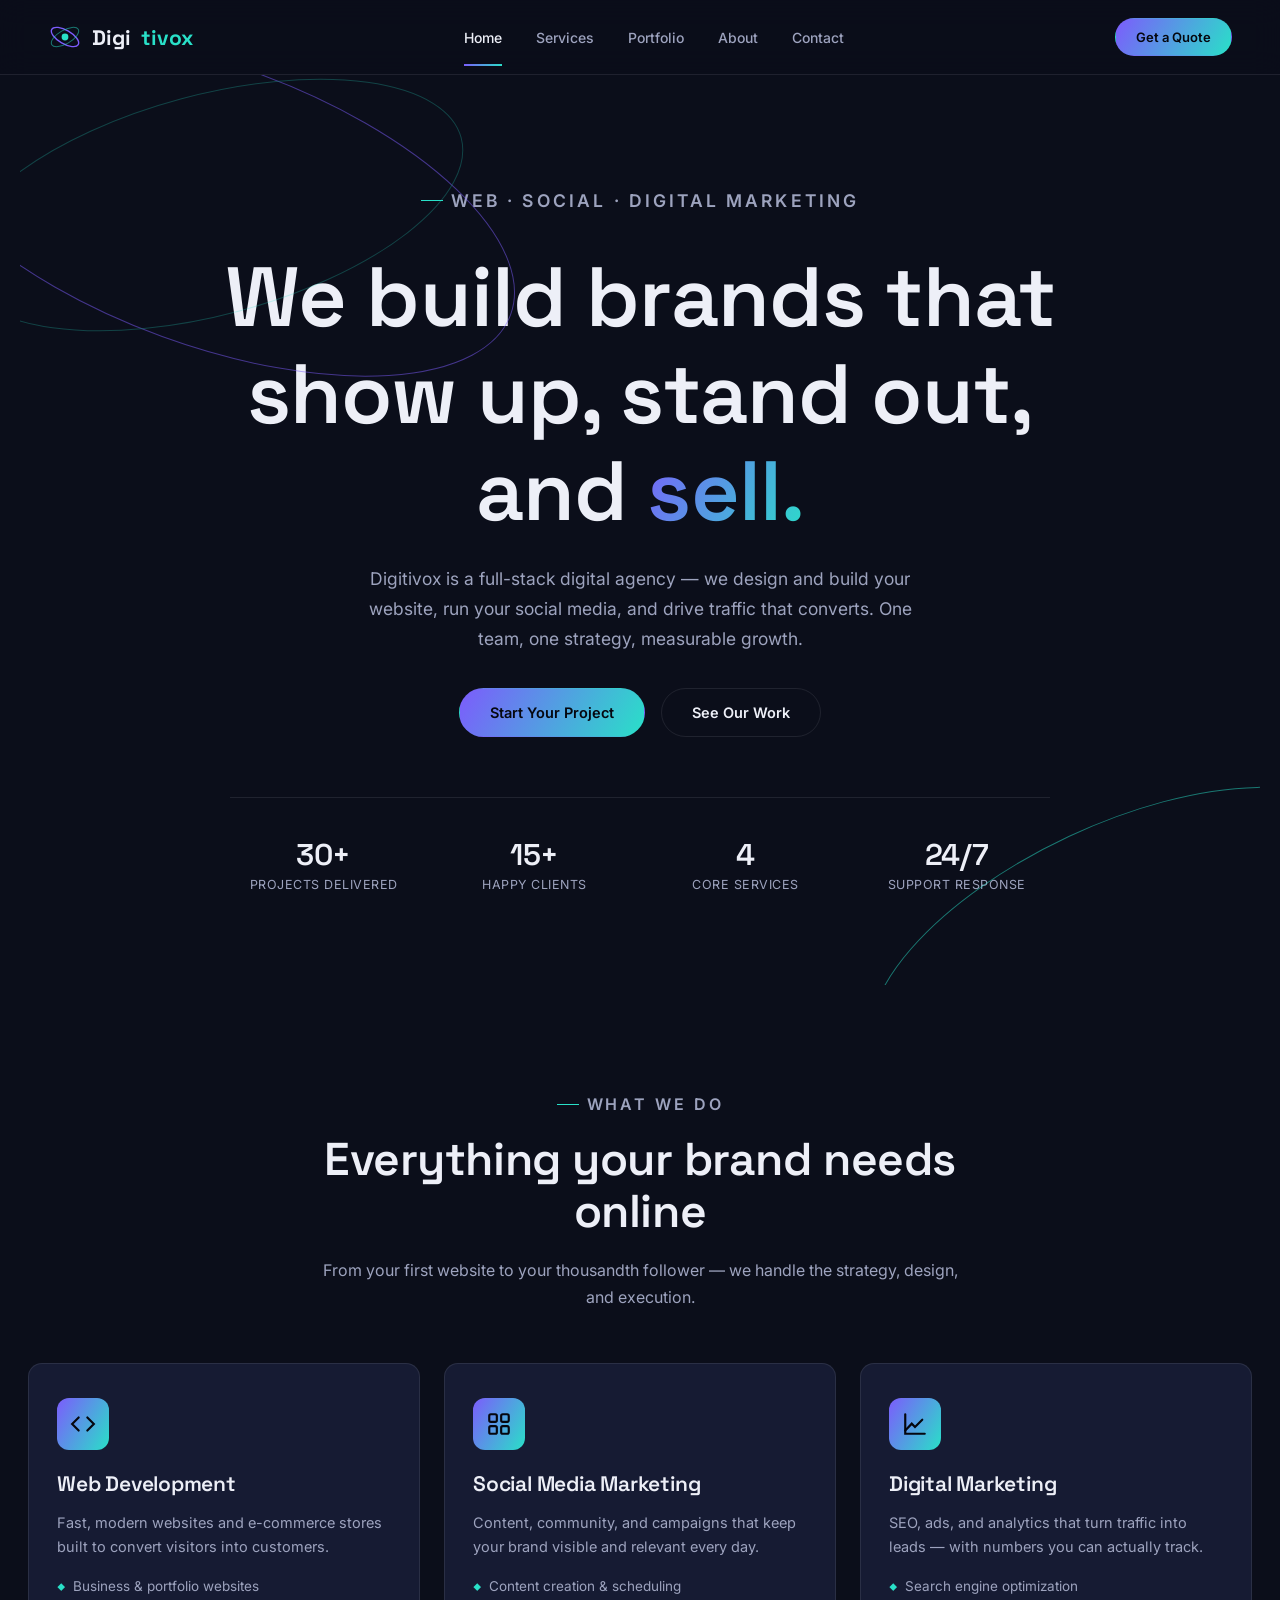
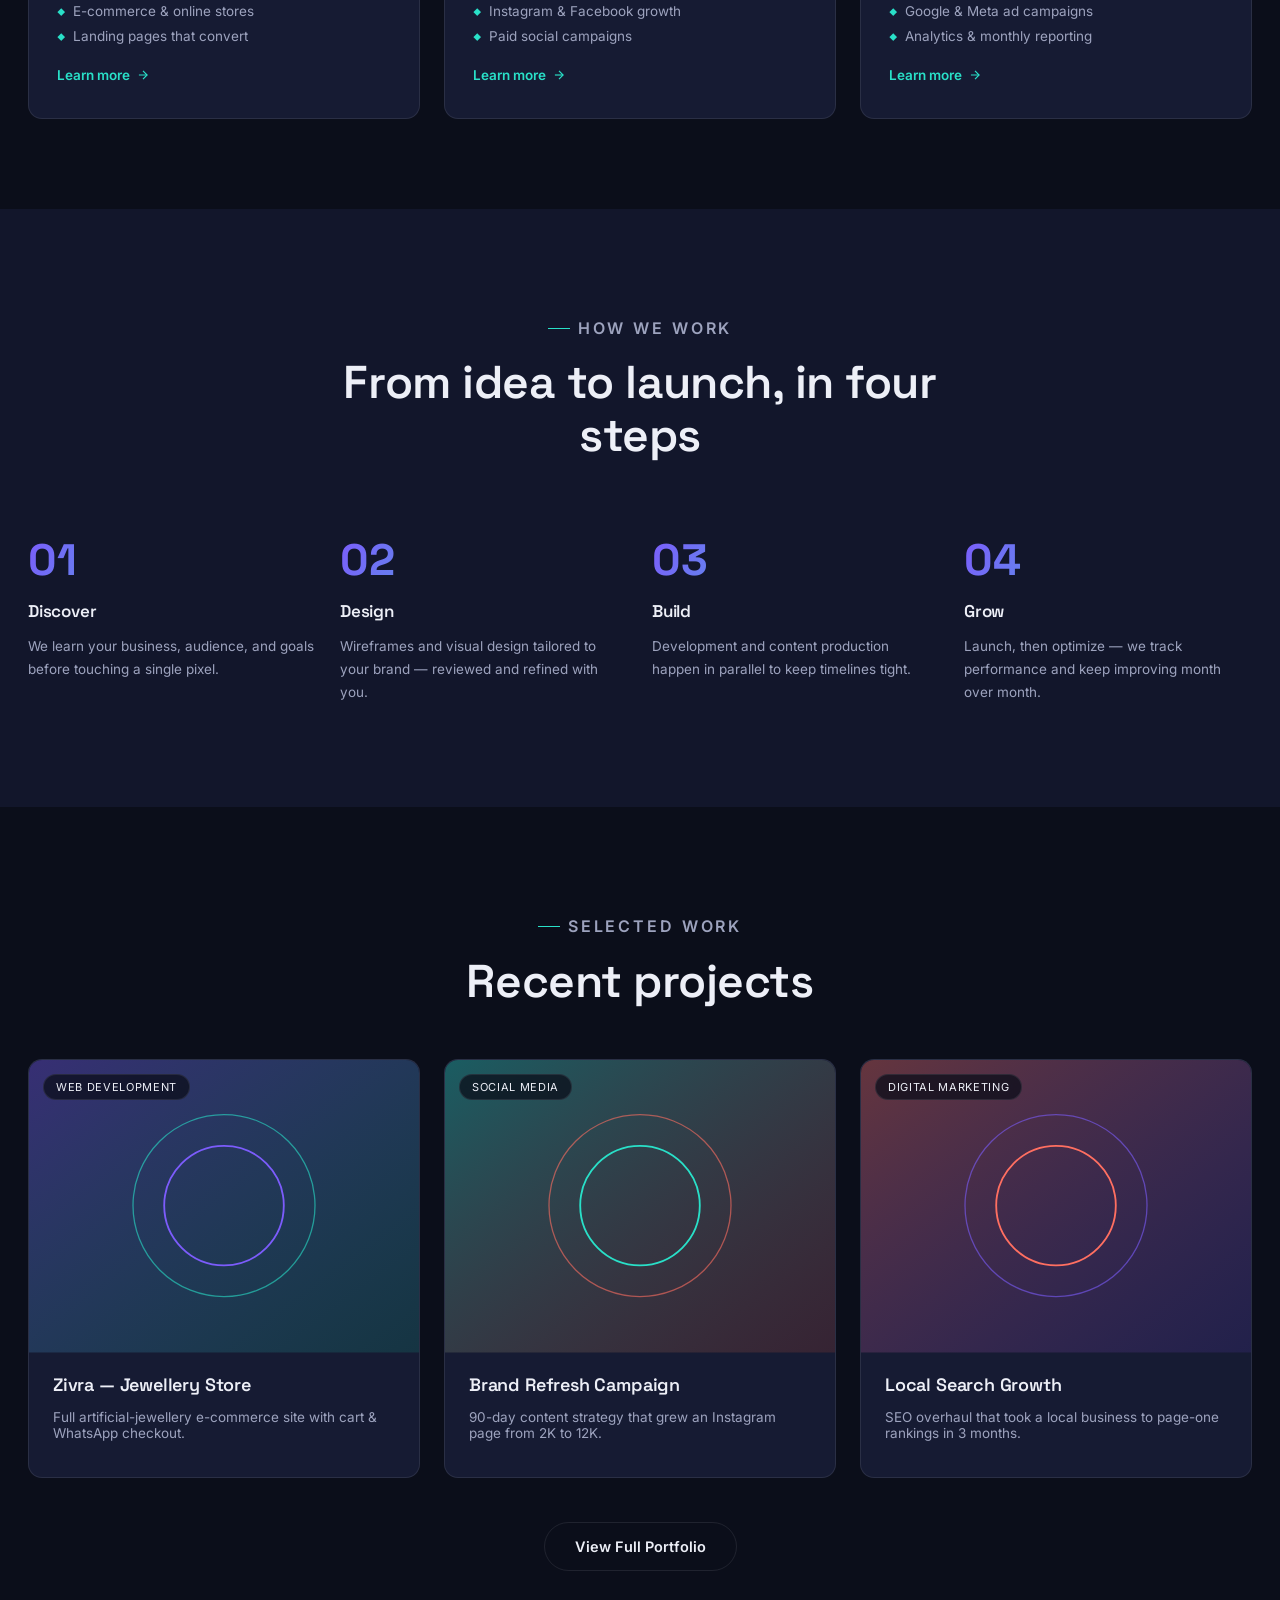
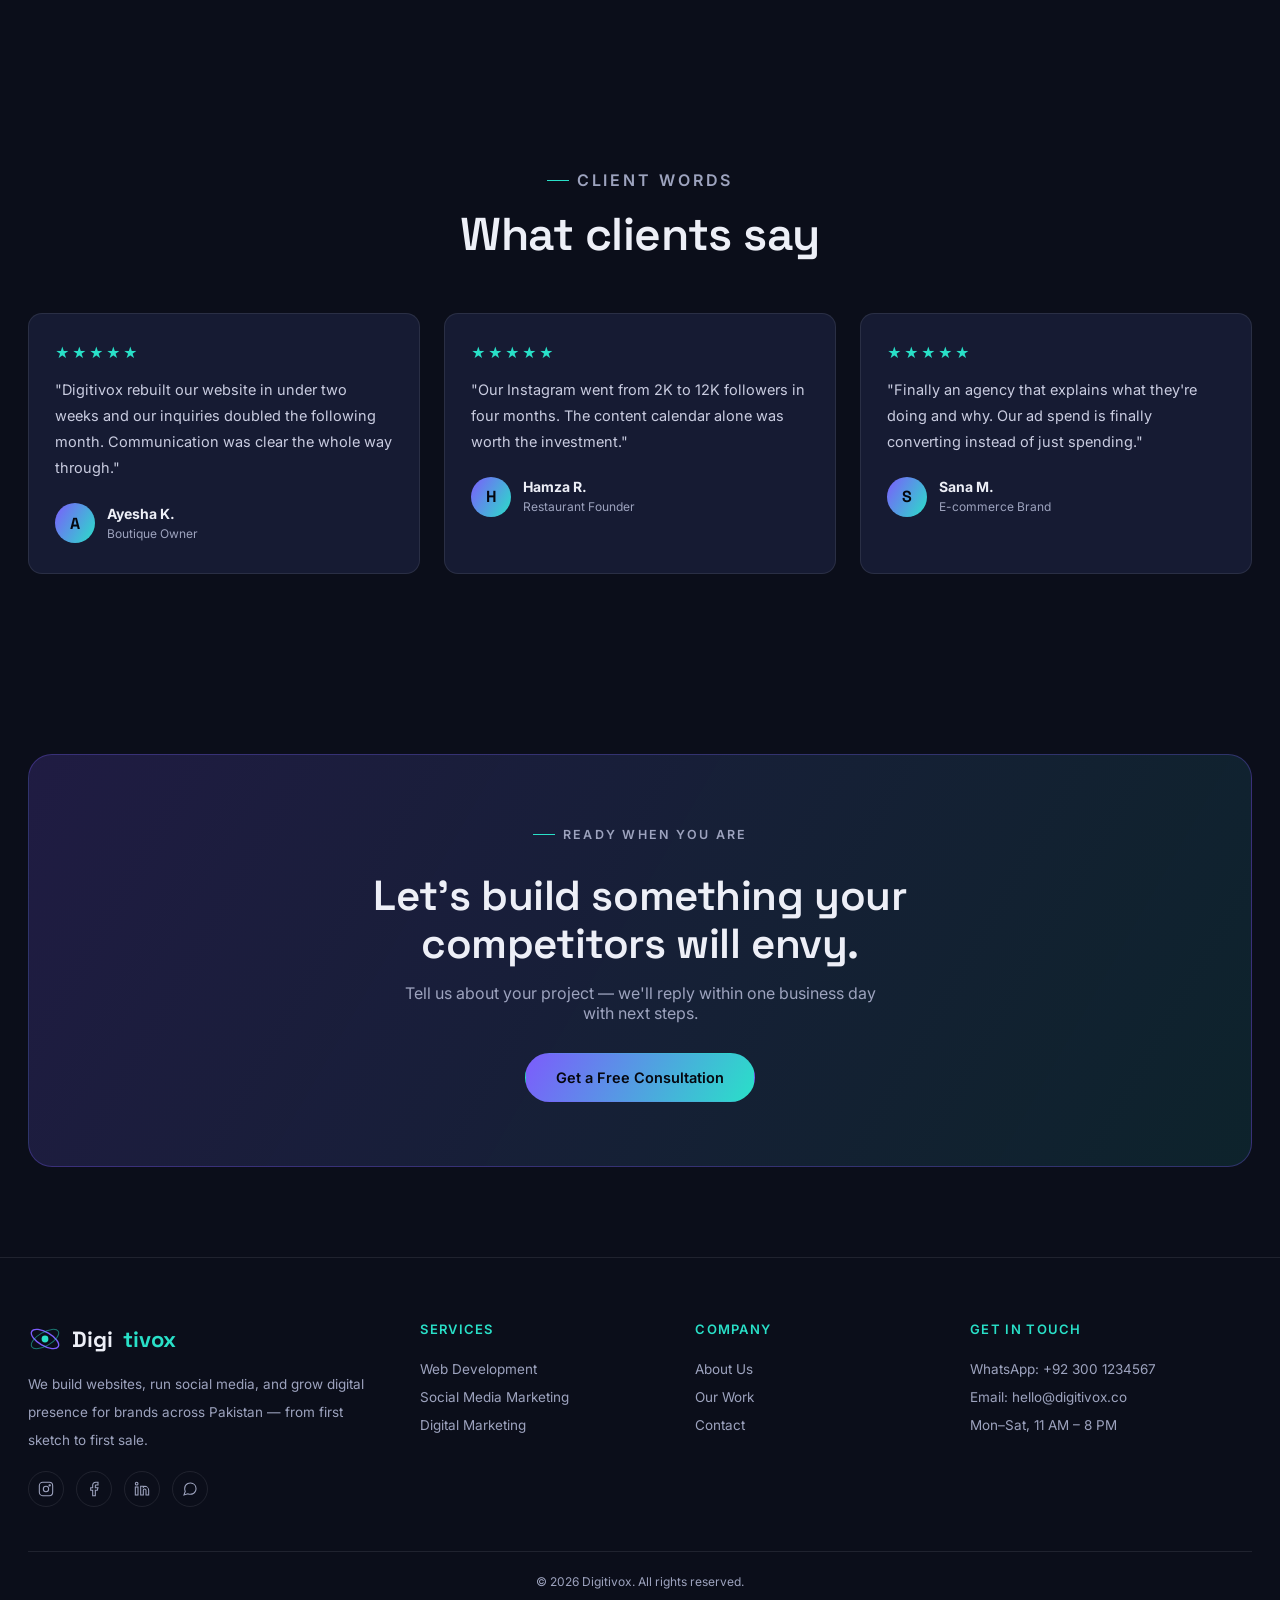
==== index.html @ 8778f1c1 "Add files via upload" ====
<!DOCTYPE html>
<html lang="en">
<head>
<meta charset="UTF-8">
<meta name="viewport" content="width=device-width, initial-scale=1.0">
<title>Digitivox — Web Development, Social & Digital Marketing Agency</title>
<meta name="description" content="Digitivox builds websites and runs social media & digital marketing campaigns that grow your brand. Based in Pakistan, working worldwide.">
<link rel="stylesheet" href="css/style.css">
</head>
<body>

<header class="site-header">
  <div class="header-inner">
    <a href="index.html" class="logo">
      <span class="orbit-mark"><svg viewBox="0 0 40 40" fill="none">
        <circle cx="20" cy="20" r="4" fill="#29E0C8"/>
        <ellipse cx="20" cy="20" rx="18" ry="8" stroke="#7C5CFC" stroke-width="1.6" transform="rotate(30 20 20)"/>
        <ellipse cx="20" cy="20" rx="18" ry="8" stroke="#29E0C8" stroke-width="1.2" opacity="0.5" transform="rotate(-30 20 20)"/>
      </svg></span>
      Digi<span>tivox</span>
    </a>
    <button class="menu-toggle" aria-label="Toggle menu"><span></span><span></span><span></span></button>
    <nav class="main-nav">
      <ul>
        <li><a href="index.html" class="active">Home</a></li>
        <li><a href="services.html">Services</a></li>
        <li><a href="portfolio.html">Portfolio</a></li>
        <li><a href="about.html">About</a></li>
        <li><a href="contact.html">Contact</a></li>
      </ul>
    </nav>
    <a href="contact.html" class="btn btn-primary btn-sm">Get a Quote</a>
  </div>
</header>

<section class="hero">
  <div class="bg-orbits">
    <svg width="700" height="700" viewBox="0 0 700 700" style="top:-220px;left:-160px;">
      <ellipse cx="350" cy="350" rx="320" ry="140" stroke="#7C5CFC" stroke-width="1" fill="none" transform="rotate(20 350 350)"/>
      <ellipse cx="350" cy="350" rx="260" ry="110" stroke="#29E0C8" stroke-width="1" fill="none" opacity="0.5" transform="rotate(-15 350 350)"/>
    </svg>
    <svg width="600" height="600" viewBox="0 0 600 600" style="bottom:-260px;right:-160px;">
      <ellipse cx="300" cy="300" rx="270" ry="120" stroke="#29E0C8" stroke-width="1" fill="none" transform="rotate(-25 300 300)"/>
    </svg>
  </div>
  <p class="eyebrow" style="justify-content:center;">Web · Social · Digital Marketing</p>
  <h1>We build brands that show up, stand out, and <span class="gradient-text">sell.</span></h1>
  <p>Digitivox is a full-stack digital agency — we design and build your website, run your social media, and drive traffic that converts. One team, one strategy, measurable growth.</p>
  <div class="hero-cta">
    <a href="contact.html" class="btn btn-primary">Start Your Project</a>
    <a href="portfolio.html" class="btn btn-outline">See Our Work</a>
  </div>
  <div class="hero-stats">
    <div><h3>30+</h3><p>Projects Delivered</p></div>
    <div><h3>15+</h3><p>Happy Clients</p></div>
    <div><h3>4</h3><p>Core Services</p></div>
    <div><h3>24/7</h3><p>Support Response</p></div>
  </div>
</section>

<section class="section" id="services">
  <div class="section-head">
    <p class="eyebrow" style="justify-content:center;">What We Do</p>
    <h2>Everything your brand needs online</h2>
    <p>From your first website to your thousandth follower — we handle the strategy, design, and execution.</p>
  </div>
  <div class="services-grid">
    <article class="service-card">
      <div class="service-icon"><svg viewBox="0 0 24 24" fill="none" stroke-width="2" stroke-linecap="round"><polyline points="16 18 22 12 16 6"/><polyline points="8 6 2 12 8 18"/></svg></div>
      <h3>Web Development</h3>
      <p>Fast, modern websites and e-commerce stores built to convert visitors into customers.</p>
      <ul>
        <li>Business & portfolio websites</li>
        <li>E-commerce & online stores</li>
        <li>Landing pages that convert</li>
      </ul>
      <a href="services.html#web-dev" class="service-link">Learn more <svg viewBox="0 0 24 24" fill="none" stroke="currentColor" stroke-width="2"><line x1="5" y1="12" x2="19" y2="12"/><polyline points="12 5 19 12 12 19"/></svg></a>
    </article>
    <article class="service-card">
      <div class="service-icon"><svg viewBox="0 0 24 24" fill="none" stroke-width="2" stroke-linecap="round"><rect x="3" y="3" width="7" height="7" rx="1.5"/><rect x="14" y="3" width="7" height="7" rx="1.5"/><rect x="3" y="14" width="7" height="7" rx="1.5"/><rect x="14" y="14" width="7" height="7" rx="1.5"/></svg></div>
      <h3>Social Media Marketing</h3>
      <p>Content, community, and campaigns that keep your brand visible and relevant every day.</p>
      <ul>
        <li>Content creation & scheduling</li>
        <li>Instagram & Facebook growth</li>
        <li>Paid social campaigns</li>
      </ul>
      <a href="services.html#social-media" class="service-link">Learn more <svg viewBox="0 0 24 24" fill="none" stroke="currentColor" stroke-width="2"><line x1="5" y1="12" x2="19" y2="12"/><polyline points="12 5 19 12 12 19"/></svg></a>
    </article>
    <article class="service-card">
      <div class="service-icon"><svg viewBox="0 0 24 24" fill="none" stroke-width="2" stroke-linecap="round"><path d="M3 3v18h18"/><path d="M18.7 8 12 14.7l-3-3L3 18"/></svg></div>
      <h3>Digital Marketing</h3>
      <p>SEO, ads, and analytics that turn traffic into leads — with numbers you can actually track.</p>
      <ul>
        <li>Search engine optimization</li>
        <li>Google & Meta ad campaigns</li>
        <li>Analytics & monthly reporting</li>
      </ul>
      <a href="services.html#digital-marketing" class="service-link">Learn more <svg viewBox="0 0 24 24" fill="none" stroke="currentColor" stroke-width="2"><line x1="5" y1="12" x2="19" y2="12"/><polyline points="12 5 19 12 12 19"/></svg></a>
    </article>
  </div>
</section>

<section class="section" style="background:var(--bg-elevated);">
  <div class="section-head">
    <p class="eyebrow" style="justify-content:center;">How We Work</p>
    <h2>From idea to launch, in four steps</h2>
  </div>
  <div class="process-row">
    <div class="process-step"><span class="process-num">01</span><h4>Discover</h4><p>We learn your business, audience, and goals before touching a single pixel.</p></div>
    <div class="process-step"><span class="process-num">02</span><h4>Design</h4><p>Wireframes and visual design tailored to your brand — reviewed and refined with you.</p></div>
    <div class="process-step"><span class="process-num">03</span><h4>Build</h4><p>Development and content production happen in parallel to keep timelines tight.</p></div>
    <div class="process-step"><span class="process-num">04</span><h4>Grow</h4><p>Launch, then optimize — we track performance and keep improving month over month.</p></div>
  </div>
</section>

<section class="section">
  <div class="section-head">
    <p class="eyebrow" style="justify-content:center;">Selected Work</p>
    <h2>Recent projects</h2>
  </div>
  <div class="work-grid" id="workPreview"></div>
  <div style="text-align:center;margin-top:44px;">
    <a href="portfolio.html" class="btn btn-outline">View Full Portfolio</a>
  </div>
</section>

<section class="section">
  <div class="section-head">
    <p class="eyebrow" style="justify-content:center;">Client Words</p>
    <h2>What clients say</h2>
  </div>
  <div class="testi-grid">
    <div class="testi-card">
      <div class="testi-stars">★★★★★</div>
      <p>"Digitivox rebuilt our website in under two weeks and our inquiries doubled the following month. Communication was clear the whole way through."</p>
      <div class="testi-person"><div class="testi-avatar">A</div><div><h5>Ayesha K.</h5><span>Boutique Owner</span></div></div>
    </div>
    <div class="testi-card">
      <div class="testi-stars">★★★★★</div>
      <p>"Our Instagram went from 2K to 12K followers in four months. The content calendar alone was worth the investment."</p>
      <div class="testi-person"><div class="testi-avatar">H</div><div><h5>Hamza R.</h5><span>Restaurant Founder</span></div></div>
    </div>
    <div class="testi-card">
      <div class="testi-stars">★★★★★</div>
      <p>"Finally an agency that explains what they're doing and why. Our ad spend is finally converting instead of just spending."</p>
      <div class="testi-person"><div class="testi-avatar">S</div><div><h5>Sana M.</h5><span>E-commerce Brand</span></div></div>
    </div>
  </div>
</section>

<section class="section">
  <div class="cta-banner">
    <p class="eyebrow" style="justify-content:center;">Ready When You Are</p>
    <h2>Let's build something your competitors will envy.</h2>
    <p>Tell us about your project — we'll reply within one business day with next steps.</p>
    <a href="contact.html" class="btn btn-primary">Get a Free Consultation</a>
  </div>
</section>

<footer class="site-footer" id="footer"></footer>

<script src="js/main.js"></script>
<script>
  const featured = [
    { title: "Zivra — Jewellery Store", tag: "Web Development", desc: "Full artificial-jewellery e-commerce site with cart & WhatsApp checkout.", c1: "#7C5CFC", c2: "#29E0C8" },
    { title: "Brand Refresh Campaign", tag: "Social Media", desc: "90-day content strategy that grew an Instagram page from 2K to 12K.", c1: "#29E0C8", c2: "#FF6F61" },
    { title: "Local Search Growth", tag: "Digital Marketing", desc: "SEO overhaul that took a local business to page-one rankings in 3 months.", c1: "#FF6F61", c2: "#7C5CFC" },
  ];
  document.getElementById("workPreview").innerHTML = featured.map(w => `
    <article class="work-card">
      <div class="work-media">
        <span class="work-tag">${w.tag}</span>
        <svg viewBox="0 0 300 225" preserveAspectRatio="xMidYMid slice">
          <defs><linearGradient id="g-${w.title.replace(/\s/g,'')}" x1="0" y1="0" x2="1" y2="1">
            <stop offset="0" stop-color="${w.c1}" stop-opacity="0.35"/><stop offset="1" stop-color="${w.c2}" stop-opacity="0.15"/>
          </linearGradient></defs>
          <rect width="300" height="225" fill="#12162B"/>
          <rect width="300" height="225" fill="url(#g-${w.title.replace(/\s/g,'')})"/>
          <circle cx="150" cy="112" r="46" fill="none" stroke="${w.c1}" stroke-width="1.4"/>
          <circle cx="150" cy="112" r="70" fill="none" stroke="${w.c2}" stroke-width="1" opacity="0.6"/>
        </svg>
      </div>
      <div class="work-body"><h3>${w.title}</h3><p>${w.desc}</p></div>
    </article>
  `).join("");
</script>
</body>
</html>
---- css/style.css ----
/* ==========================================================================
   DIGITIVOX — Digital Agency Stylesheet
   Design tokens in :root control the whole theme.
   ========================================================================== */

@import url('https://fonts.googleapis.com/css2?family=Space+Grotesk:wght@400;500;600;700&family=Inter:wght@300;400;500;600&display=swap');

:root {
  /* Color */
  --bg:          #0B0E1A;
  --bg-elevated: #12162B;
  --bg-card:     #161B33;
  --line:        rgba(237,239,247,0.09);
  --text:        #EDEFF7;
  --text-dim:    #9DA3BE;
  --violet:      #7C5CFC;
  --violet-dim:  #5B45B8;
  --cyan:        #29E0C8;
  --coral:       #FF6F61;
  --gradient:    linear-gradient(120deg, var(--violet), var(--cyan));

  /* Type */
  --font-display: 'Space Grotesk', sans-serif;
  --font-body: 'Inter', sans-serif;

  /* Layout */
  --max-w: 1240px;
  --radius: 14px;
  --shadow: 0 24px 60px -24px rgba(124,92,252,0.35);
}

* { box-sizing: border-box; }
html { scroll-behavior: smooth; }
body {
  margin: 0;
  background: var(--bg);
  color: var(--text);
  font-family: var(--font-body);
  -webkit-font-smoothing: antialiased;
  overflow-x: hidden;
}
img { max-width: 100%; display: block; }
a { color: inherit; text-decoration: none; }
ul { list-style: none; margin: 0; padding: 0; }
button { font-family: inherit; cursor: pointer; }
h1, h2, h3, h4 {
  font-family: var(--font-display);
  font-weight: 600;
  margin: 0 0 .4em;
  line-height: 1.15;
  letter-spacing: -0.01em;
}
.container { max-width: var(--max-w); margin: 0 auto; padding: 0 28px; }
.eyebrow {
  display: inline-flex; align-items: center; gap: 8px;
  font-size: 12.5px; letter-spacing: .18em; text-transform: uppercase;
  color: var(--cyan); font-weight: 600; margin-bottom: 14px;
}
.eyebrow::before {
  content: ""; width: 22px; height: 1px; background: var(--cyan);
}
.gradient-text {
  background: var(--gradient);
  -webkit-background-clip: text;
  background-clip: text;
  color: transparent;
}
:focus-visible { outline: 2px solid var(--cyan); outline-offset: 3px; }

/* -------------------------------------------------------------- */
/* Signature motif: orbit rings                                    */
/* -------------------------------------------------------------- */
.orbit-mark {
  position: relative;
  width: 34px; height: 34px;
  flex-shrink: 0;
}
.orbit-mark svg { width: 100%; height: 100%; animation: spin 14s linear infinite; }
@keyframes spin { to { transform: rotate(360deg); } }
@media (prefers-reduced-motion: reduce) { .orbit-mark svg { animation: none; } }

.bg-orbits {
  position: absolute; inset: 0; overflow: hidden; pointer-events: none; z-index: 0;
}
.bg-orbits svg { position: absolute; opacity: .5; }

/* -------------------------------------------------------------- */
/* Buttons                                                         */
/* -------------------------------------------------------------- */
.btn {
  display: inline-flex; align-items: center; justify-content: center; gap: 9px;
  padding: 15px 30px; border-radius: 100px;
  font-family: var(--font-body); font-size: 14.5px; font-weight: 600;
  border: 1px solid transparent; transition: all .25s ease;
  white-space: nowrap;
}
.btn-primary { background: var(--gradient); color: #05070F; }
.btn-primary:hover { filter: brightness(1.1); transform: translateY(-2px); }
.btn-outline { background: transparent; color: var(--text); border-color: var(--line); }
.btn-outline:hover { border-color: var(--cyan); color: var(--cyan); }
.btn-sm { padding: 10px 20px; font-size: 13px; }

/* -------------------------------------------------------------- */
/* Header                                                          */
/* -------------------------------------------------------------- */
.site-header {
  position: sticky; top: 0; z-index: 50;
  background: rgba(11,14,26,0.85);
  backdrop-filter: blur(14px);
  border-bottom: 1px solid var(--line);
}
.header-inner {
  display: flex; align-items: center; justify-content: space-between;
  padding: 18px 28px; max-width: var(--max-w); margin: 0 auto; gap: 20px;
}
.logo { display: flex; align-items: center; gap: 10px; font-family: var(--font-display); font-size: 21px; font-weight: 700; }
.logo span { color: var(--cyan); }

.main-nav ul { display: flex; gap: 34px; }
.main-nav a {
  font-size: 14px; font-weight: 500; color: var(--text-dim);
  transition: color .2s;
  position: relative;
}
.main-nav a:hover { color: var(--text); }
.main-nav a.active { color: var(--text); }
.main-nav a.active::after {
  content: ""; position: absolute; left: 0; right: 0; bottom: -20px; height: 2px; background: var(--gradient);
}
.menu-toggle {
  display: none; background: none; border: none; flex-direction: column; gap: 5px; padding: 4px;
}
.menu-toggle span { width: 24px; height: 2px; background: var(--text); display: block; }

/* -------------------------------------------------------------- */
/* Hero                                                             */
/* -------------------------------------------------------------- */
.hero {
  position: relative;
  padding: 110px 28px 90px;
  max-width: var(--max-w); margin: 0 auto;
  text-align: center;
}
.hero h1 {
  font-size: clamp(42px, 6.6vw, 84px);
  max-width: 900px; margin: 0 auto .3em;
}
.hero p {
  max-width: 560px; margin: 0 auto 34px; color: var(--text-dim); font-size: 17.5px; line-height: 1.7;
}
.hero-cta { display: flex; gap: 16px; justify-content: center; flex-wrap: wrap; margin-bottom: 60px; }
.hero-stats {
  display: grid; grid-template-columns: repeat(4, 1fr); gap: 24px;
  max-width: 820px; margin: 0 auto;
  padding-top: 40px; border-top: 1px solid var(--line);
}
.hero-stats div h3 { font-size: 30px; margin-bottom: 2px; }
.hero-stats div p { font-size: 12.5px; color: var(--text-dim); letter-spacing: .04em; text-transform: uppercase; margin: 0; }

/* -------------------------------------------------------------- */
/* Sections                                                         */
/* -------------------------------------------------------------- */
.section { padding: 90px 28px; position: relative; z-index: 1; }
.section-head { max-width: 640px; margin: 0 auto 52px; text-align: center; }
.section-head.left { text-align: left; margin-left: 0; }
.section-head h2 { font-size: clamp(30px, 4vw, 46px); }
.section-head p { color: var(--text-dim); font-size: 16px; line-height: 1.7; }

/* -------------------------------------------------------------- */
/* Service cards                                                    */
/* -------------------------------------------------------------- */
.services-grid {
  display: grid; grid-template-columns: repeat(3, 1fr); gap: 24px;
  max-width: var(--max-w); margin: 0 auto;
}
.service-card {
  background: var(--bg-card); border: 1px solid var(--line); border-radius: var(--radius);
  padding: 34px 28px; transition: all .3s ease; position: relative; overflow: hidden;
}
.service-card::before {
  content: ""; position: absolute; inset: 0; opacity: 0; transition: opacity .3s ease;
  background: radial-gradient(500px circle at var(--mx,50%) var(--my,50%), rgba(124,92,252,0.12), transparent 60%);
}
.service-card:hover::before { opacity: 1; }
.service-card:hover { border-color: rgba(124,92,252,0.4); transform: translateY(-6px); box-shadow: var(--shadow); }
.service-icon {
  width: 52px; height: 52px; border-radius: 12px;
  display: flex; align-items: center; justify-content: center;
  background: var(--gradient); margin-bottom: 22px;
}
.service-icon svg { width: 26px; height: 26px; stroke: #05070F; }
.service-card h3 { font-size: 21px; margin-bottom: 10px; }
.service-card p { color: var(--text-dim); font-size: 14.5px; line-height: 1.7; margin-bottom: 18px; }
.service-card ul { display: flex; flex-direction: column; gap: 9px; margin-bottom: 20px; }
.service-card li { font-size: 13.5px; color: var(--text-dim); display: flex; gap: 8px; align-items: flex-start; }
.service-card li::before { content: "◆"; color: var(--cyan); font-size: 8px; margin-top: 4px; }
.service-link { font-size: 13.5px; font-weight: 600; color: var(--cyan); display: inline-flex; align-items: center; gap: 6px; }
.service-link svg { width: 14px; height: 14px; transition: transform .2s; }
.service-card:hover .service-link svg { transform: translateX(4px); }

/* -------------------------------------------------------------- */
/* Process steps                                                    */
/* -------------------------------------------------------------- */
.process-row {
  display: grid; grid-template-columns: repeat(4, 1fr); gap: 24px;
  max-width: var(--max-w); margin: 0 auto; position: relative;
}
.process-step { position: relative; padding-top: 18px; }
.process-num {
  font-family: var(--font-display); font-size: 44px; font-weight: 700;
  background: var(--gradient); -webkit-background-clip: text; background-clip: text; color: transparent;
  margin-bottom: 14px; display: block;
}
.process-step h4 { font-size: 17px; margin-bottom: 8px; }
.process-step p { font-size: 13.5px; color: var(--text-dim); line-height: 1.7; }

/* -------------------------------------------------------------- */
/* Portfolio / work grid                                            */
/* -------------------------------------------------------------- */
.work-grid {
  display: grid; grid-template-columns: repeat(3, 1fr); gap: 24px;
  max-width: var(--max-w); margin: 0 auto;
}
.work-card {
  border-radius: var(--radius); overflow: hidden; border: 1px solid var(--line);
  background: var(--bg-card); transition: all .3s ease;
}
.work-card:hover { transform: translateY(-6px); border-color: rgba(41,224,200,0.4); box-shadow: var(--shadow); }
.work-media {
  aspect-ratio: 4/3; position: relative; display: flex; align-items: center; justify-content: center;
  overflow: hidden;
}
.work-media svg { width: 100%; height: 100%; }
.work-tag {
  position: absolute; top: 14px; left: 14px; z-index: 2;
  background: rgba(11,14,26,0.75); backdrop-filter: blur(6px);
  padding: 5px 12px; border-radius: 20px; font-size: 11px; letter-spacing: .06em; text-transform: uppercase;
  border: 1px solid var(--line);
}
.work-body { padding: 22px 24px; }
.work-body h3 { font-size: 18px; margin-bottom: 6px; }
.work-body p { font-size: 13.5px; color: var(--text-dim); }

/* -------------------------------------------------------------- */
/* Testimonials                                                     */
/* -------------------------------------------------------------- */
.testi-grid {
  display: grid; grid-template-columns: repeat(3, 1fr); gap: 24px;
  max-width: var(--max-w); margin: 0 auto;
}
.testi-card {
  background: var(--bg-card); border: 1px solid var(--line); border-radius: var(--radius);
  padding: 30px 26px;
}
.testi-stars { color: var(--cyan); font-size: 14px; margin-bottom: 16px; letter-spacing: 2px; }
.testi-card p { font-size: 14.5px; color: #C9CCE0; line-height: 1.8; margin-bottom: 22px; }
.testi-person { display: flex; align-items: center; gap: 12px; }
.testi-avatar {
  width: 40px; height: 40px; border-radius: 50%; background: var(--gradient);
  display: flex; align-items: center; justify-content: center; font-weight: 700; font-family: var(--font-display); color: #05070F;
}
.testi-person h5 { margin: 0; font-size: 14px; }
.testi-person span { font-size: 12px; color: var(--text-dim); }

/* -------------------------------------------------------------- */
/* CTA banner                                                       */
/* -------------------------------------------------------------- */
.cta-banner {
  max-width: var(--max-w); margin: 0 auto; border-radius: 24px;
  background: linear-gradient(120deg, rgba(124,92,252,0.18), rgba(41,224,200,0.1));
  border: 1px solid rgba(124,92,252,0.3);
  padding: 64px 40px; text-align: center; position: relative; overflow: hidden;
}
.cta-banner h2 { font-size: clamp(28px, 3.6vw, 42px); max-width: 620px; margin: 0 auto 14px; }
.cta-banner p { color: var(--text-dim); max-width: 480px; margin: 0 auto 30px; }

/* -------------------------------------------------------------- */
/* Pricing (services page)                                          */
/* -------------------------------------------------------------- */
.pricing-grid {
  display: grid; grid-template-columns: repeat(3, 1fr); gap: 24px;
  max-width: var(--max-w); margin: 0 auto;
}
.price-card {
  background: var(--bg-card); border: 1px solid var(--line); border-radius: var(--radius);
  padding: 32px 28px; display: flex; flex-direction: column;
}
.price-card.featured { border-color: var(--violet); box-shadow: var(--shadow); position: relative; }
.price-card.featured::after {
  content: "Most Popular"; position: absolute; top: -13px; left: 28px;
  background: var(--gradient); color: #05070F; font-size: 11px; font-weight: 700;
  padding: 5px 14px; border-radius: 20px; letter-spacing: .04em; text-transform: uppercase;
}
.price-tier { font-size: 13px; color: var(--cyan); letter-spacing: .08em; text-transform: uppercase; font-weight: 600; margin-bottom: 10px; }
.price-amount { font-family: var(--font-display); font-size: 34px; margin-bottom: 4px; }
.price-amount span { font-size: 14px; color: var(--text-dim); font-family: var(--font-body); font-weight: 400; }
.price-card > p { color: var(--text-dim); font-size: 13.5px; margin-bottom: 22px; }
.price-card ul { display: flex; flex-direction: column; gap: 12px; margin-bottom: 26px; flex: 1; }
.price-card li { font-size: 13.5px; display: flex; gap: 9px; align-items: flex-start; }
.price-card li::before { content: "✓"; color: var(--cyan); font-weight: 700; }

/* -------------------------------------------------------------- */
/* Page head (for services/portfolio/about/contact)                 */
/* -------------------------------------------------------------- */
.page-head { text-align: center; padding: 70px 28px 20px; position: relative; z-index: 1; }
.page-head h1 { font-size: clamp(34px, 5vw, 56px); }
.page-head p { color: var(--text-dim); max-width: 560px; margin: 14px auto 0; }
.breadcrumb { font-size: 12.5px; color: var(--text-dim); margin-bottom: 16px; }
.breadcrumb a:hover { color: var(--cyan); }

/* -------------------------------------------------------------- */
/* About page bits                                                  */
/* -------------------------------------------------------------- */
.about-grid {
  display: grid; grid-template-columns: 1fr 1fr; gap: 60px; align-items: center;
  max-width: var(--max-w); margin: 0 auto;
}
.about-art { aspect-ratio: 1/1; position: relative; display: flex; align-items: center; justify-content: center; }
.value-grid {
  display: grid; grid-template-columns: repeat(4, 1fr); gap: 20px;
  max-width: var(--max-w); margin: 0 auto;
}
.value-card { text-align: center; padding: 26px 16px; }
.value-card .service-icon { margin: 0 auto 18px; }
.value-card h4 { font-size: 15.5px; margin-bottom: 8px; }
.value-card p { font-size: 13px; color: var(--text-dim); line-height: 1.6; }

/* -------------------------------------------------------------- */
/* Contact page                                                     */
/* -------------------------------------------------------------- */
.contact-grid {
  display: grid; grid-template-columns: 1.1fr 1fr; gap: 50px;
  max-width: var(--max-w); margin: 0 auto; padding: 20px 28px 100px;
}
.contact-form { display: flex; flex-direction: column; gap: 16px; }
.form-row { display: grid; grid-template-columns: 1fr 1fr; gap: 16px; }
.contact-form input, .contact-form select, .contact-form textarea {
  padding: 14px 18px; border-radius: 10px; border: 1px solid var(--line);
  background: var(--bg-card); color: var(--text); font-family: var(--font-body); font-size: 14px; outline: none;
}
.contact-form textarea { min-height: 130px; resize: vertical; }
.contact-form input:focus, .contact-form select:focus, .contact-form textarea:focus { border-color: var(--cyan); }
.contact-card {
  background: var(--bg-card); border: 1px solid var(--line); border-radius: var(--radius); padding: 30px;
  display: flex; flex-direction: column; gap: 22px; height: fit-content;
}
.contact-row { display: flex; gap: 16px; align-items: flex-start; }
.contact-row .service-icon { width: 42px; height: 42px; flex-shrink: 0; }
.contact-row .service-icon svg { width: 20px; height: 20px; }
.contact-row h5 { margin: 0 0 4px; font-size: 14.5px; }
.contact-row p, .contact-row a { font-size: 13.5px; color: var(--text-dim); }
.contact-row a:hover { color: var(--cyan); }
.social-row { display: flex; gap: 12px; margin-top: 4px; }
.social-row a {
  width: 36px; height: 36px; border-radius: 50%; border: 1px solid var(--line);
  display: flex; align-items: center; justify-content: center;
}
.social-row a:hover { border-color: var(--cyan); color: var(--cyan); }

/* -------------------------------------------------------------- */
/* Toast                                                             */
/* -------------------------------------------------------------- */
.toast {
  position: fixed; bottom: 26px; left: 50%; transform: translateX(-50%) translateY(20px);
  background: var(--bg-card); border: 1px solid var(--cyan); color: var(--text); padding: 14px 26px; border-radius: 100px;
  font-size: 13.5px; opacity: 0; pointer-events: none; transition: all .3s ease; z-index: 100;
}
.toast--show { opacity: 1; transform: translateX(-50%) translateY(0); }

/* -------------------------------------------------------------- */
/* Footer                                                            */
/* -------------------------------------------------------------- */
.site-footer { border-top: 1px solid var(--line); padding: 64px 28px 26px; position: relative; z-index: 1; }
.footer-grid {
  max-width: var(--max-w); margin: 0 auto;
  display: grid; grid-template-columns: 1.5fr 1fr 1fr 1.2fr; gap: 40px;
}
.footer-col h4 { font-size: 13px; letter-spacing: .1em; text-transform: uppercase; color: var(--cyan); margin-bottom: 18px; font-family: var(--font-body); font-weight: 600; }
.footer-col p, .footer-col a { font-size: 13.5px; line-height: 2.1; color: var(--text-dim); }
.footer-col a:hover { color: var(--text); }
.footer-logo { display: flex; align-items: center; gap: 10px; font-family: var(--font-display); font-size: 22px; font-weight: 700; margin-bottom: 14px; }
.footer-logo span { color: var(--cyan); }
.footer-bottom {
  max-width: var(--max-w); margin: 44px auto 0; padding-top: 22px; border-top: 1px solid var(--line);
  font-size: 12px; color: var(--text-dim); text-align: center;
}

/* -------------------------------------------------------------- */
/* Responsive                                                        */
/* -------------------------------------------------------------- */
@media (max-width: 980px) {
  .services-grid, .work-grid, .testi-grid, .pricing-grid, .process-row, .value-grid { grid-template-columns: repeat(2, 1fr); }
  .about-grid, .contact-grid { grid-template-columns: 1fr; }
  .footer-grid { grid-template-columns: 1fr 1fr; }
  .hero-stats { grid-template-columns: repeat(2, 1fr); row-gap: 30px; }
}
@media (max-width: 720px) {
  .main-nav {
    position: fixed; top: 0; right: 0; height: 100vh; width: 78%; max-width: 300px;
    background: var(--bg-elevated); border-left: 1px solid var(--line);
    padding: 90px 30px; transform: translateX(100%); transition: transform .3s ease; z-index: 60;
  }
  .main-nav--open { transform: translateX(0); }
  .main-nav ul { flex-direction: column; gap: 22px; }
  .menu-toggle { display: flex; }
  .services-grid, .work-grid, .testi-grid, .pricing-grid, .process-row, .value-grid, .form-row { grid-template-columns: 1fr; }
  .footer-grid { grid-template-columns: 1fr; gap: 30px; }
  .hero-stats { grid-template-columns: repeat(2, 1fr); }
}
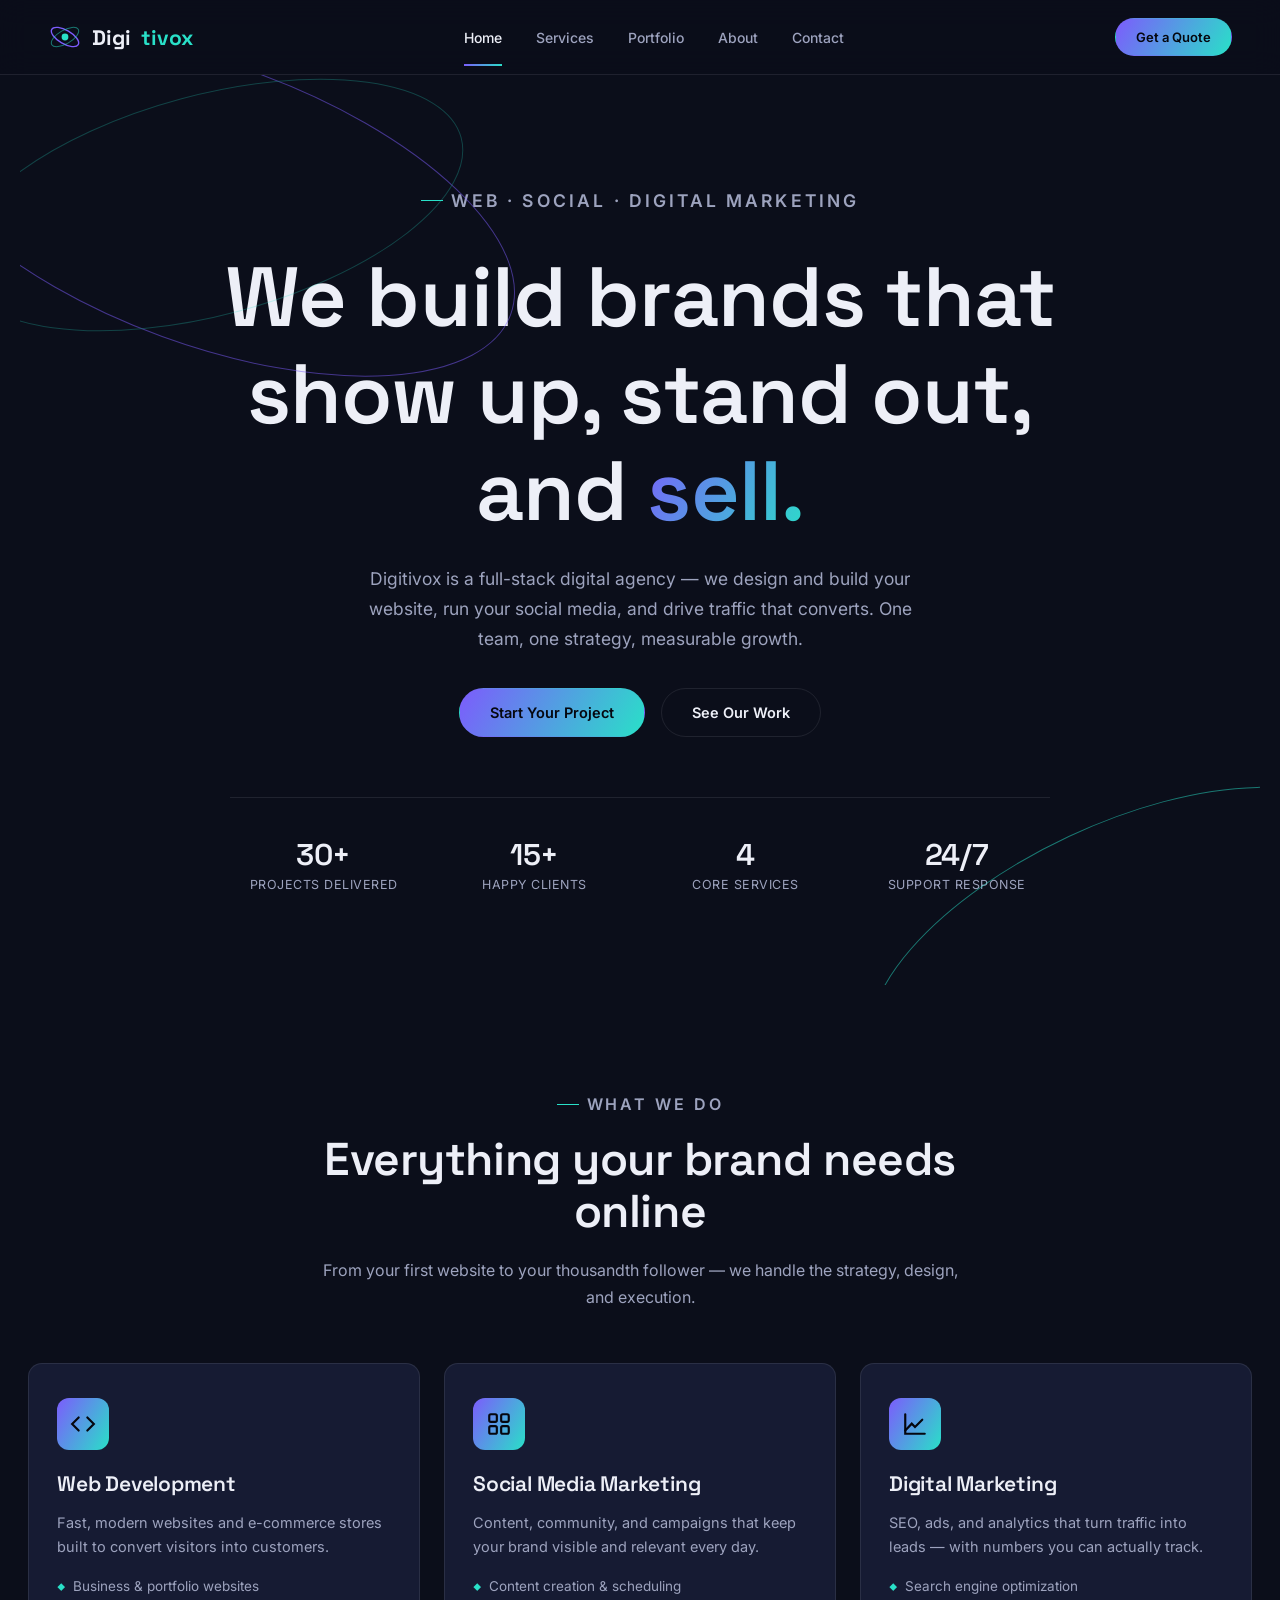
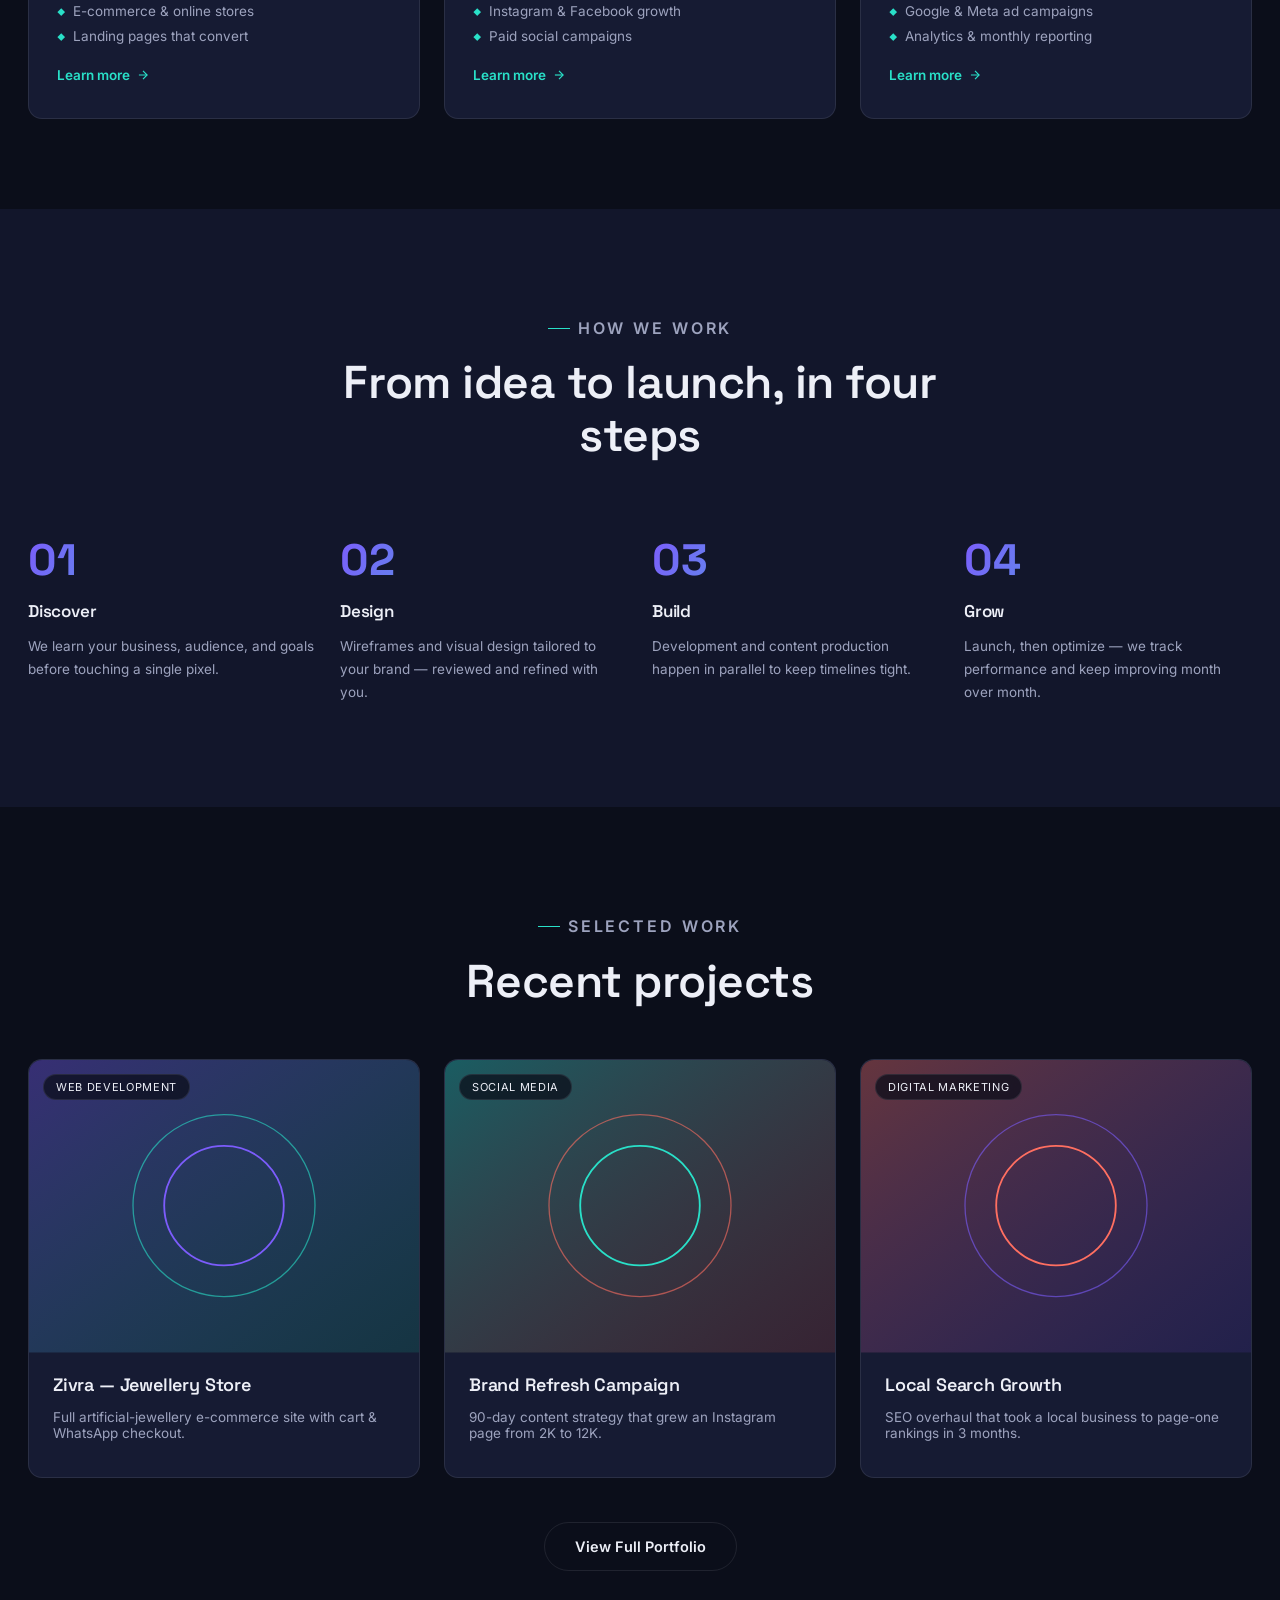
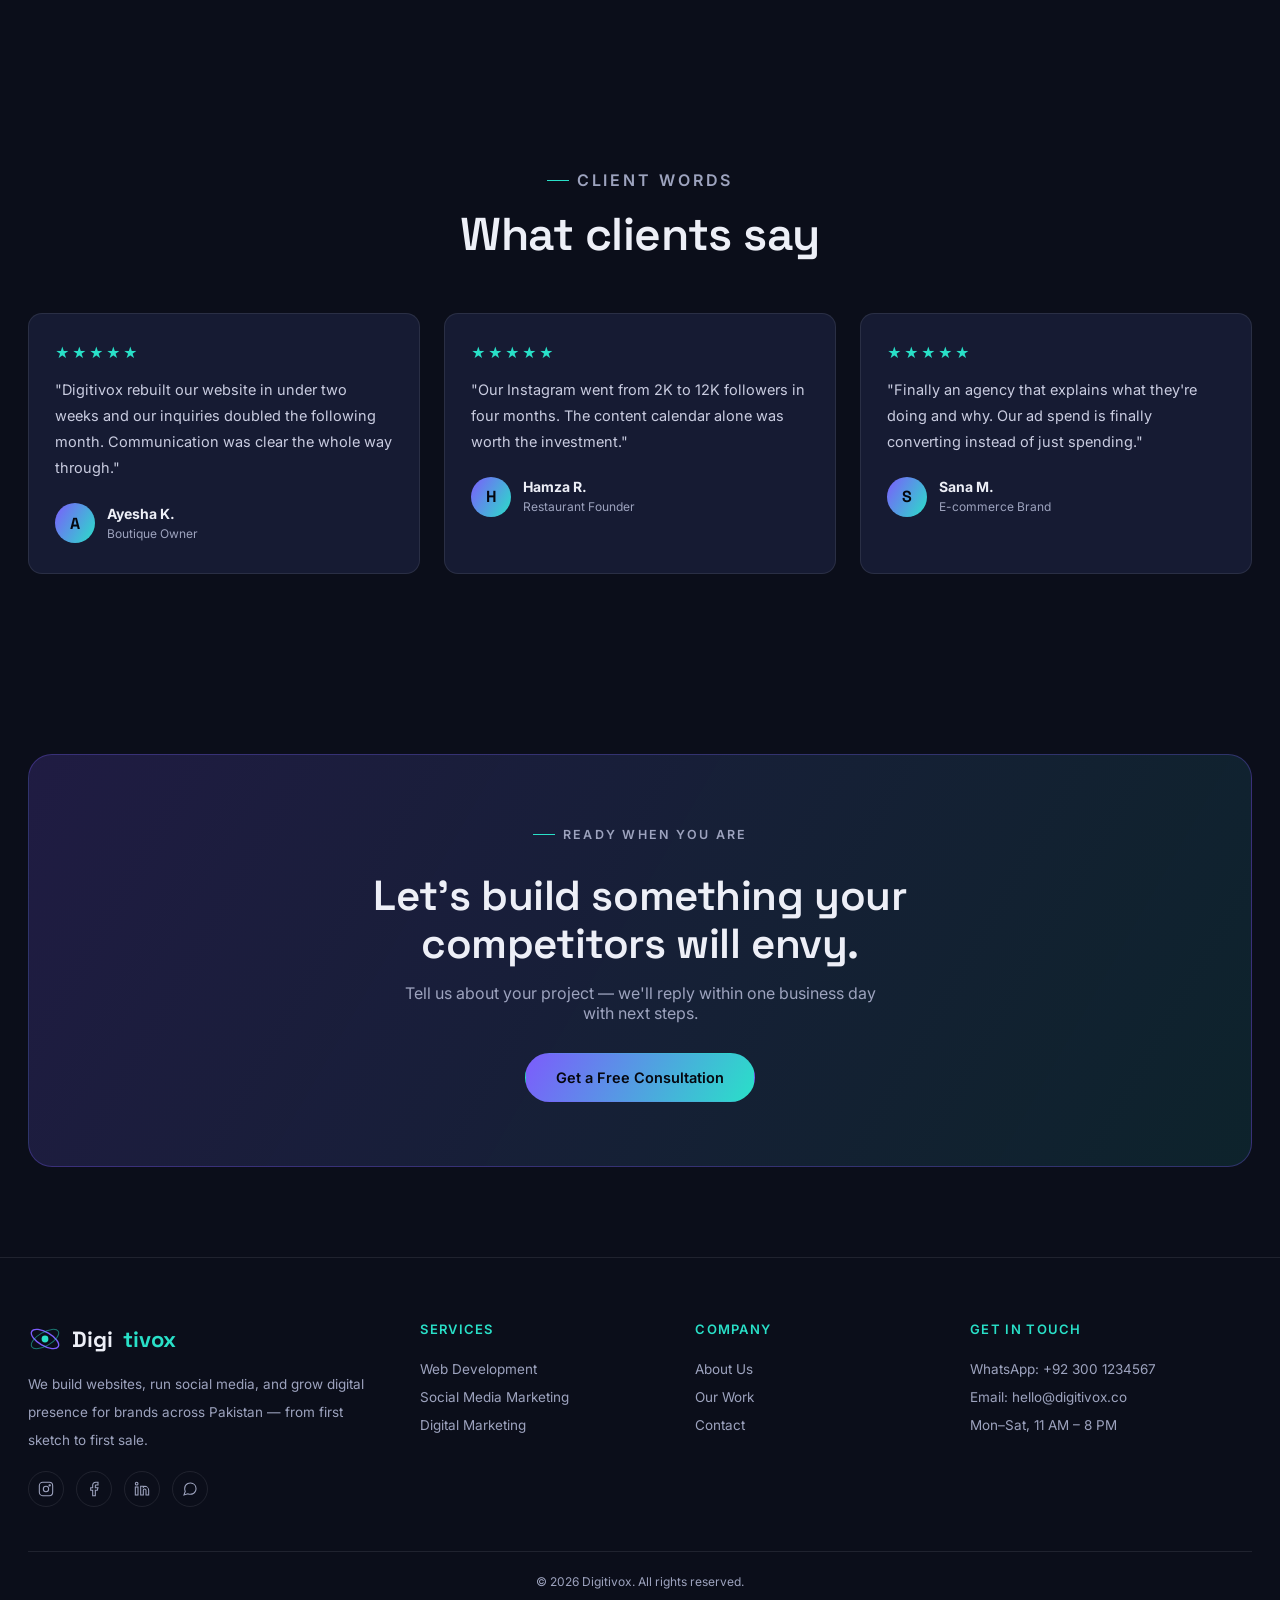
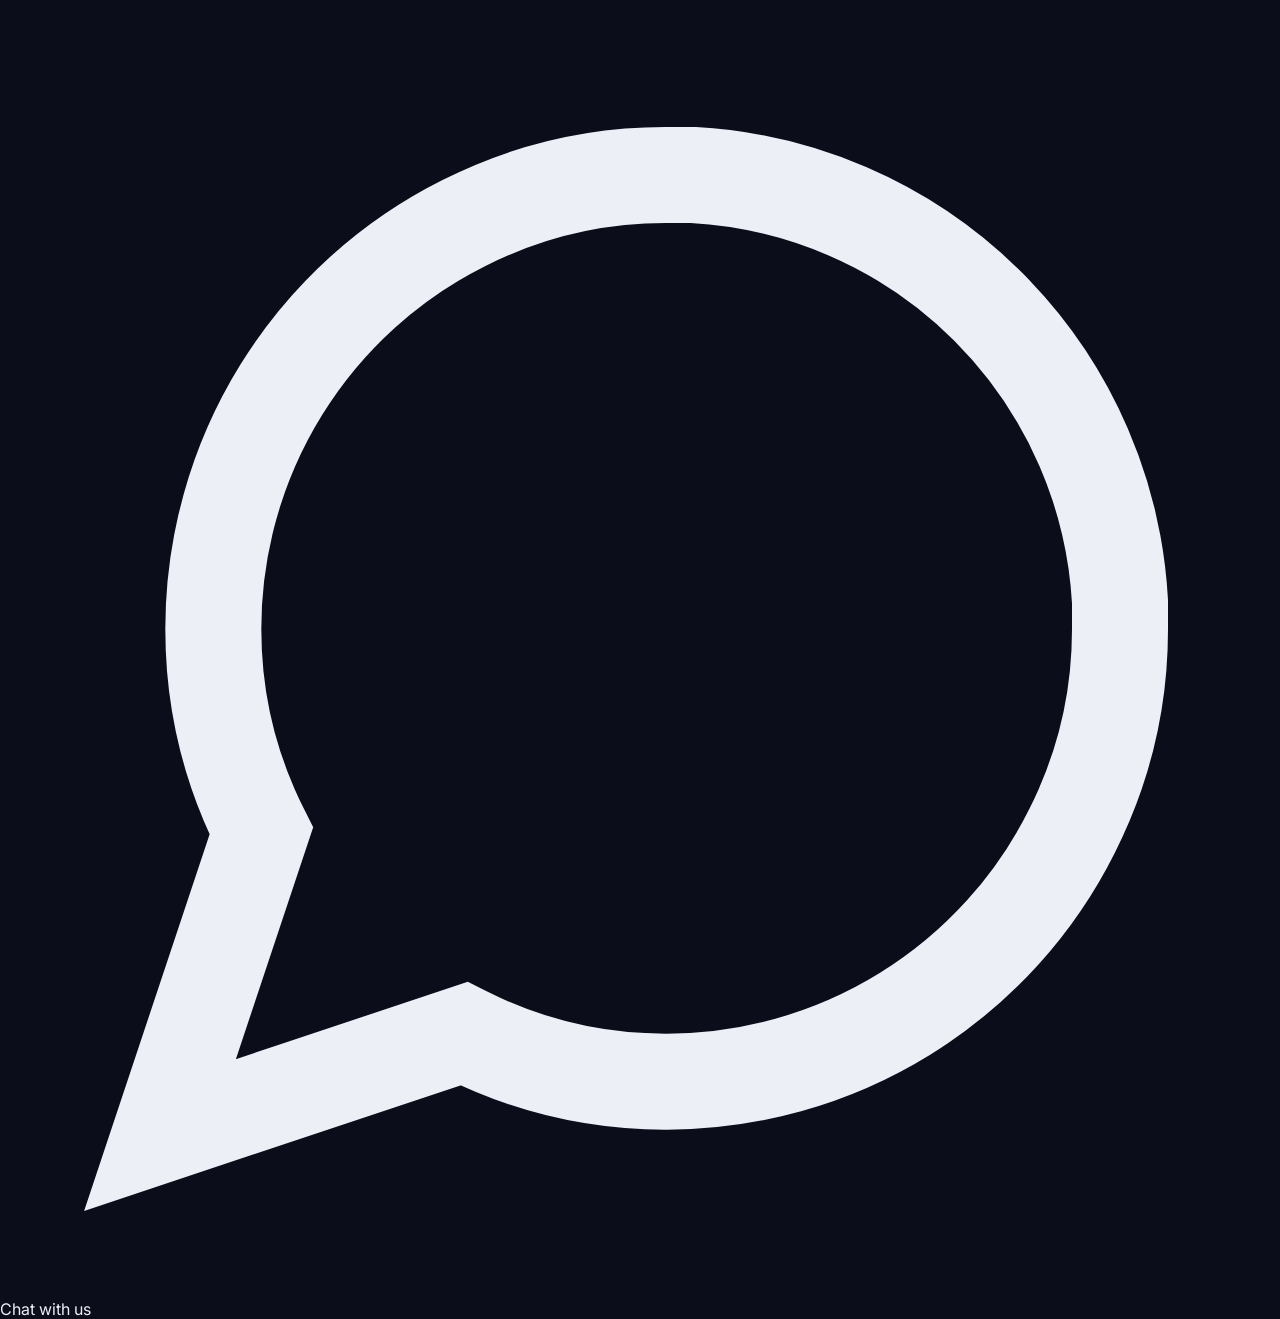
==== commit 2fb3c670: "Update index.html" ====
--- a/index.html
+++ b/index.html
@@ -5,7 +5,7 @@
 <meta name="viewport" content="width=device-width, initial-scale=1.0">
 <title>Digitivox — Web Development, Social & Digital Marketing Agency</title>
 <meta name="description" content="Digitivox builds websites and runs social media & digital marketing campaigns that grow your brand. Based in Pakistan, working worldwide.">
-<link rel="stylesheet" href="css/style.css">
+<link rel="stylesheet" href="css/style.css?v=20260719">
 </head>
 <body>
 
@@ -160,7 +160,7 @@
 
 <footer class="site-footer" id="footer"></footer>
 
-<script src="js/main.js"></script>
+<script src="js/main.js?v=20260719"></script>
 <script>
   const featured = [
     { title: "Zivra — Jewellery Store", tag: "Web Development", desc: "Full artificial-jewellery e-commerce site with cart & WhatsApp checkout.", c1: "#7C5CFC", c2: "#29E0C8" },
@@ -185,5 +185,13 @@
     </article>
   `).join("");
 </script>
+<a href="https://wa.me/923001234567" target="_blank" rel="noopener" class="whatsapp-float" aria-label="Chat on WhatsApp">
+  <span class="whatsapp-float__icon">
+    <svg viewBox="0 0 24 24" fill="none" stroke="currentColor" stroke-width="1.8">
+      <path d="M21 11.5a8.38 8.38 0 0 1-.9 3.8 8.5 8.5 0 0 1-7.6 4.7 8.38 8.38 0 0 1-3.8-.9L3 21l1.9-5.7a8.38 8.38 0 0 1-.9-3.8 8.5 8.5 0 0 1 4.7-7.6 8.38 8.38 0 0 1 3.8-.9h.5a8.48 8.48 0 0 1 8 8v.5z"/>
+    </svg>
+  </span>
+  <span class="whatsapp-float__label">Chat with us</span>
+</a>
 </body>
 </html>
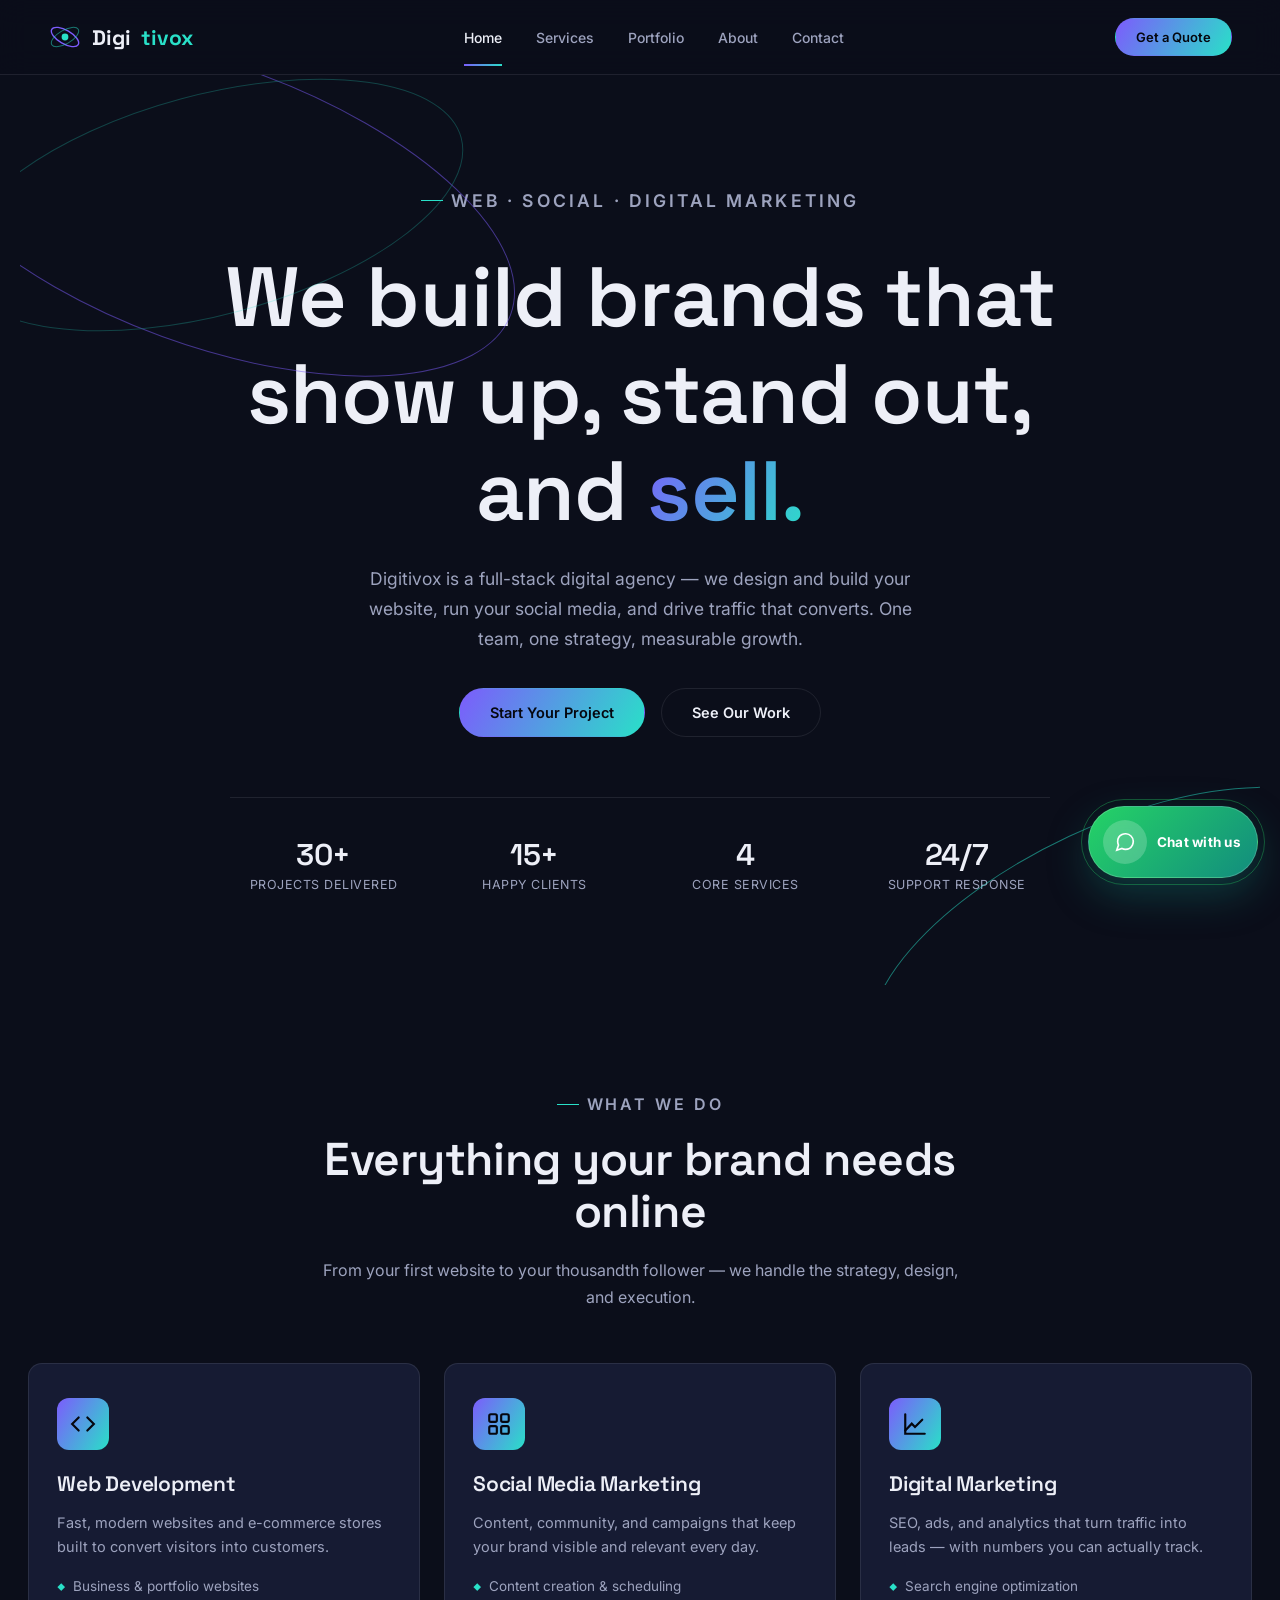
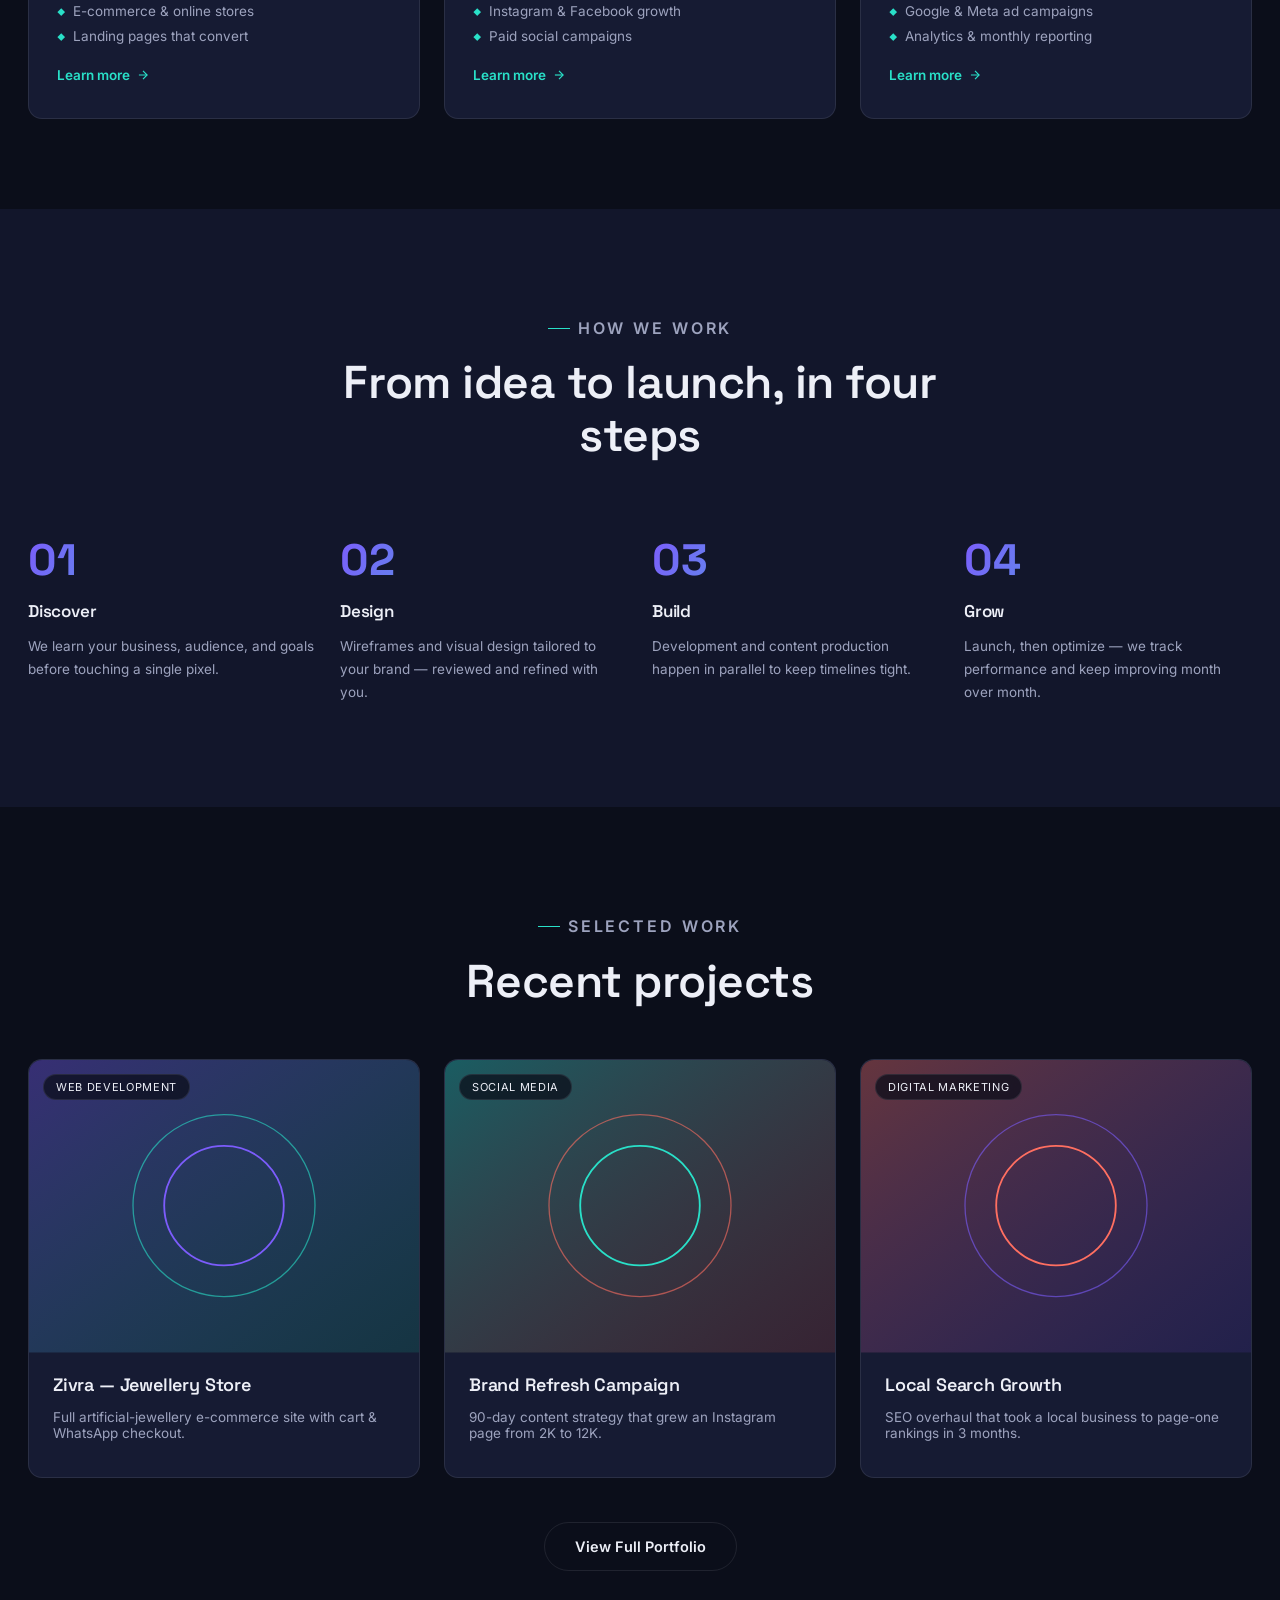
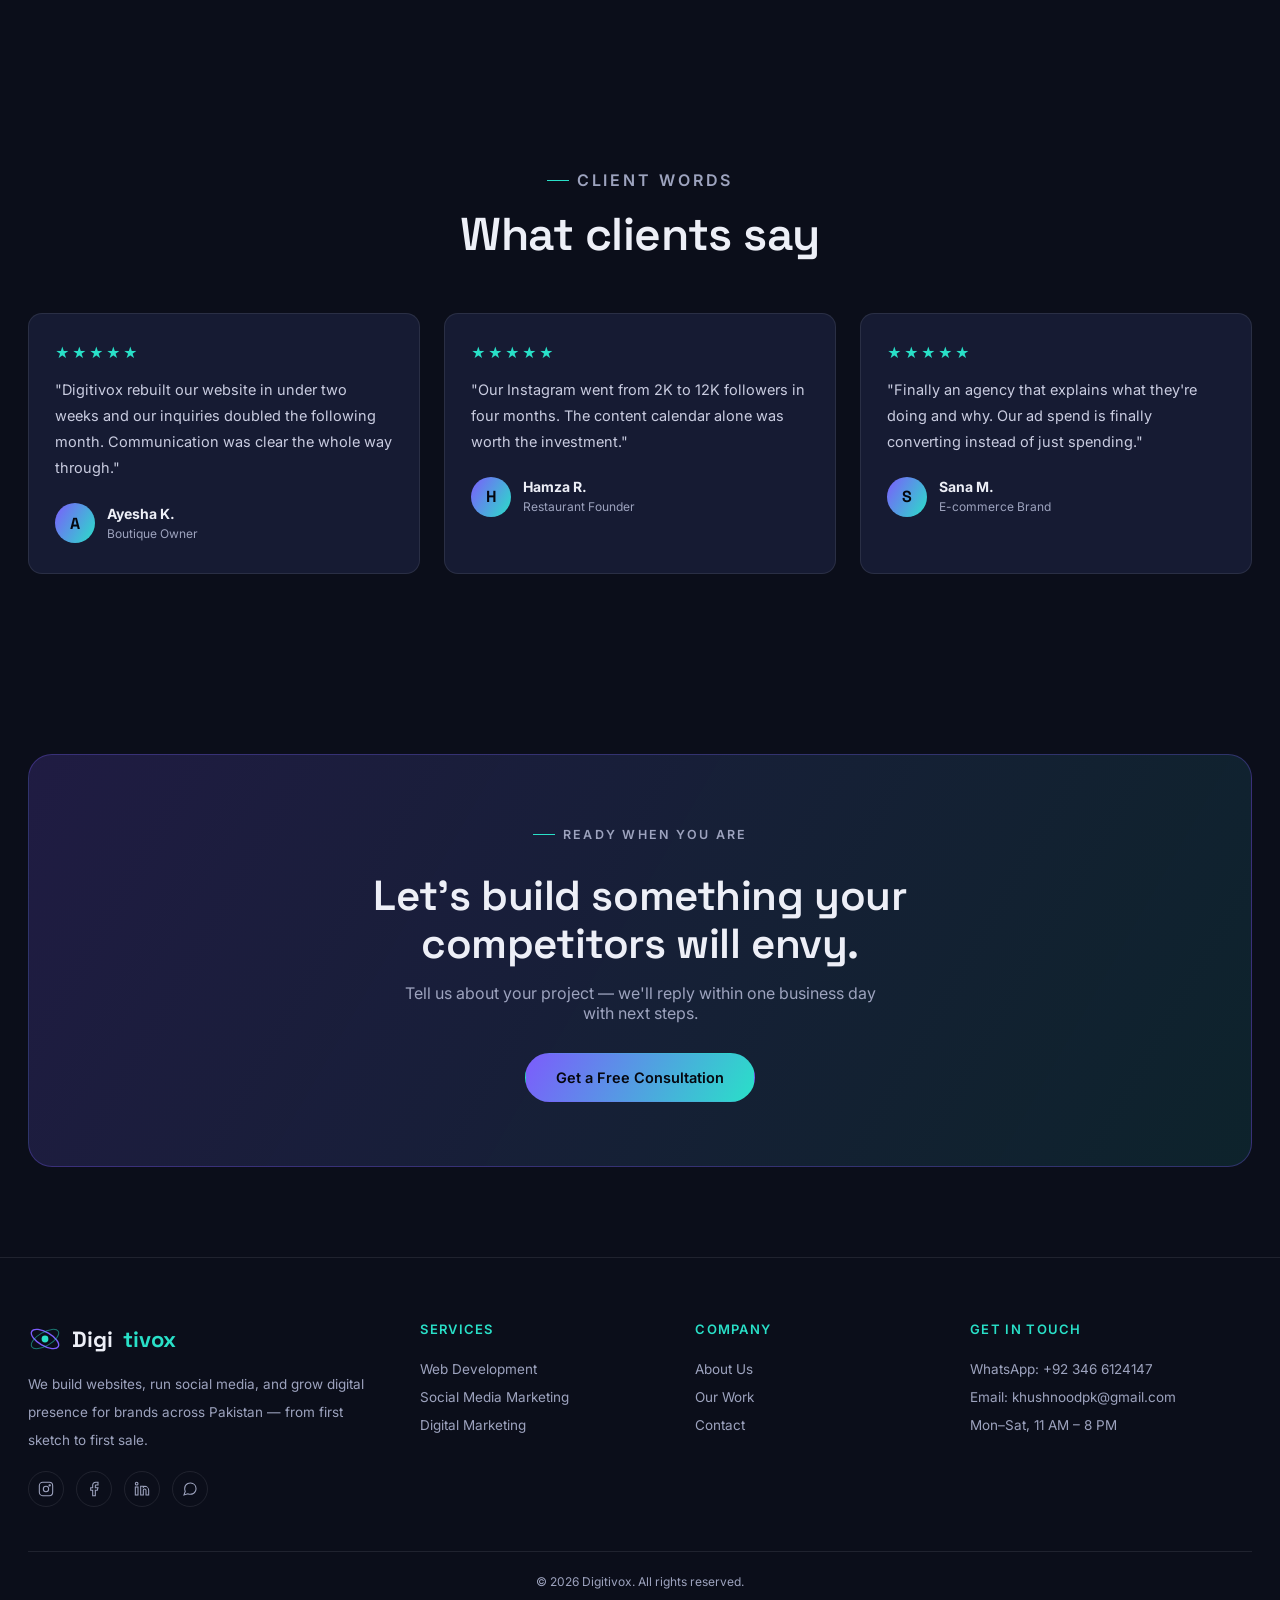
==== commit 1af4c404: "Update index.html" ====
--- a/index.html
+++ b/index.html
@@ -185,7 +185,7 @@
     </article>
   `).join("");
 </script>
-<a href="https://wa.me/923001234567" target="_blank" rel="noopener" class="whatsapp-float" aria-label="Chat on WhatsApp">
+<a href="https://wa.me/923466124147" target="_blank" rel="noopener" class="whatsapp-float" aria-label="Chat on WhatsApp">
   <span class="whatsapp-float__icon">
     <svg viewBox="0 0 24 24" fill="none" stroke="currentColor" stroke-width="1.8">
       <path d="M21 11.5a8.38 8.38 0 0 1-.9 3.8 8.5 8.5 0 0 1-7.6 4.7 8.38 8.38 0 0 1-3.8-.9L3 21l1.9-5.7a8.38 8.38 0 0 1-.9-3.8 8.5 8.5 0 0 1 4.7-7.6 8.38 8.38 0 0 1 3.8-.9h.5a8.48 8.48 0 0 1 8 8v.5z"/>
--- a/css/style.css
+++ b/css/style.css
@@ -30,14 +30,14 @@
 }
 
 * { box-sizing: border-box; }
-html { scroll-behavior: smooth; }
+html { scroll-behavior: smooth; overflow-x: hidden; }
 body {
   margin: 0;
   background: var(--bg);
   color: var(--text);
   font-family: var(--font-body);
   -webkit-font-smoothing: antialiased;
-  overflow-x: hidden;
+  
 }
 img { max-width: 100%; display: block; }
 a { color: inherit; text-decoration: none; }
@@ -366,6 +366,65 @@
   font-size: 13.5px; opacity: 0; pointer-events: none; transition: all .3s ease; z-index: 100;
 }
 .toast--show { opacity: 1; transform: translateX(-50%) translateY(0); }
+
+/* -------------------------------------------------------------- */
+/* WhatsApp floating button                                        */
+/* -------------------------------------------------------------- */
+.whatsapp-float {
+  position: fixed;
+  right: 22px;
+  bottom: 22px;
+  z-index: 90;
+  display: inline-flex;
+  align-items: center;
+  gap: 10px;
+  padding: 13px 16px 13px 14px;
+  background: linear-gradient(135deg, #25D366 0%, #128C7E 100%);
+  color: #fff;
+  border-radius: 999px;
+  border: 1px solid rgba(255,255,255,0.18);
+  box-shadow: 0 16px 42px rgba(18, 140, 126, 0.35);
+  transition: transform .25s ease, box-shadow .25s ease;
+  animation: whatsappFloat 2.4s ease-in-out infinite;
+}
+.whatsapp-float::before {
+  content: "";
+  position: absolute;
+  inset: -8px;
+  border: 1px solid rgba(37, 211, 102, 0.35);
+  border-radius: 999px;
+  animation: whatsappPulse 2s ease-out infinite;
+  pointer-events: none;
+}
+.whatsapp-float:hover {
+  transform: translateY(-4px) scale(1.03);
+  box-shadow: 0 20px 45px rgba(18, 140, 126, 0.45);
+}
+.whatsapp-float__icon {
+  width: 44px;
+  height: 44px;
+  border-radius: 50%;
+  display: flex;
+  align-items: center;
+  justify-content: center;
+  background: rgba(255,255,255,0.2);
+  backdrop-filter: blur(6px);
+}
+.whatsapp-float__icon svg { width: 22px; height: 22px; }
+.whatsapp-float__label {
+  font-size: 13.5px;
+  font-weight: 700;
+  letter-spacing: .02em;
+  white-space: nowrap;
+}
+@keyframes whatsappFloat {
+  0%, 100% { transform: translateY(0); }
+  50% { transform: translateY(-8px); }
+}
+@keyframes whatsappPulse {
+  0% { transform: scale(.95); opacity: 1; }
+  100% { transform: scale(1.16); opacity: 0; }
+}
 
 /* -------------------------------------------------------------- */
 /* Footer                                                            */
@@ -406,4 +465,7 @@
   .services-grid, .work-grid, .testi-grid, .pricing-grid, .process-row, .value-grid, .form-row { grid-template-columns: 1fr; }
   .footer-grid { grid-template-columns: 1fr; gap: 30px; }
   .hero-stats { grid-template-columns: repeat(2, 1fr); }
-}
+  .whatsapp-float { right: 16px; bottom: 16px; padding: 11px 14px 11px 12px; }
+  .whatsapp-float__label { display: none; }
+  .whatsapp-float__icon { width: 40px; height: 40px; }
+}
